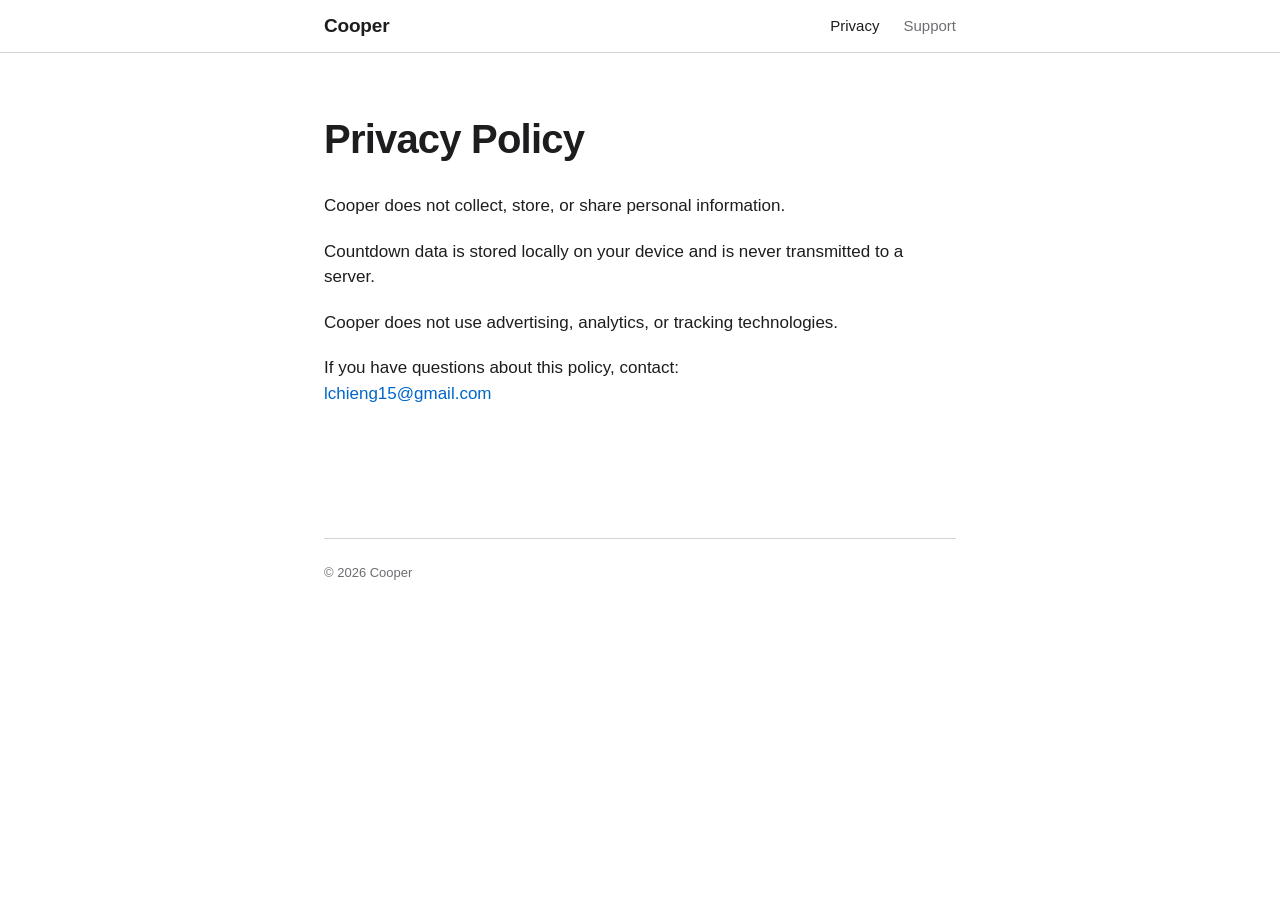
==== privacy.html @ 3b02b405 "Add Cooper website Co-authored-by: Cursor <cursoragent@cursor.com>" ====
<!DOCTYPE html>
<html lang="en">
<head>
  <meta charset="utf-8">
  <meta name="viewport" content="width=device-width, initial-scale=1">
  <title>Privacy Policy – Cooper</title>
  <meta name="description" content="Cooper does not collect, store, or share personal information.">
  <link rel="stylesheet" href="styles.css">
</head>
<body>
  <header class="site-header">
    <div class="container">
      <a class="wordmark" href="index.html">Cooper</a>
      <nav class="site-nav" aria-label="Main">
        <ul>
          <li><a href="privacy.html" aria-current="page">Privacy</a></li>
          <li><a href="support.html">Support</a></li>
        </ul>
      </nav>
    </div>
  </header>

  <main class="container">
    <article class="page">
      <h1>Privacy Policy</h1>
      <p>Cooper does not collect, store, or share personal information.</p>
      <p>Countdown data is stored locally on your device and is never transmitted to a server.</p>
      <p>Cooper does not use advertising, analytics, or tracking technologies.</p>
      <p>If you have questions about this policy, contact:<br>
        <a href="mailto:lchieng15@gmail.com">lchieng15@gmail.com</a></p>
    </article>
  </main>

  <footer class="site-footer">
    <div class="container">
      <p>&copy; 2026 Cooper</p>
    </div>
  </footer>
</body>
</html>
---- styles.css ----
:root {
  color-scheme: light dark;
  --background: #ffffff;
  --text: #1d1d1f;
  --secondary-text: #6e6e73;
  --separator: #d2d2d7;
  --link: #0066cc;
  --hero: #ece8f6;
}

@media (prefers-color-scheme: dark) {
  :root {
    --background: #000000;
    --text: #f5f5f7;
    --secondary-text: #a1a1a6;
    --separator: #424245;
    --link: #2997ff;
    --hero: #2c2640;
  }
}

* {
  box-sizing: border-box;
}

html {
  -webkit-text-size-adjust: 100%;
}

body {
  margin: 0;
  background: var(--background);
  color: var(--text);
  font-family: -apple-system, BlinkMacSystemFont, "SF Pro Text", "Helvetica Neue", Helvetica, Arial, sans-serif;
  font-size: 17px;
  line-height: 1.5;
  -webkit-font-smoothing: antialiased;
}

a {
  color: var(--link);
  text-decoration: none;
}

a:hover {
  text-decoration: underline;
}

a:focus-visible {
  outline: 2px solid var(--link);
  outline-offset: 2px;
  border-radius: 4px;
}

.container {
  max-width: 680px;
  margin: 0 auto;
  padding: 0 24px;
}

/* Header and navigation */

.site-header {
  border-bottom: 1px solid var(--separator);
}

.site-header .container {
  display: flex;
  align-items: center;
  justify-content: space-between;
  height: 52px;
}

.wordmark {
  color: var(--text);
  font-size: 19px;
  font-weight: 600;
  letter-spacing: -0.01em;
}

.wordmark:hover {
  text-decoration: none;
}

.site-nav ul {
  display: flex;
  gap: 24px;
  margin: 0;
  padding: 0;
  list-style: none;
}

.site-nav a {
  color: var(--secondary-text);
  font-size: 15px;
}

.site-nav a:hover,
.site-nav a[aria-current="page"] {
  color: var(--text);
  text-decoration: none;
}

/* Home */

.hero {
  margin: 48px 0 0;
  padding: 72px 32px;
  border-radius: 28px;
  background: var(--hero);
  text-align: center;
}

.hero h1 {
  margin: 0;
  font-family: ui-rounded, -apple-system, BlinkMacSystemFont, "SF Pro Rounded", "Helvetica Neue", Arial, sans-serif;
  font-size: 64px;
  font-weight: 700;
  line-height: 1.05;
  letter-spacing: -0.02em;
}

.tagline {
  margin: 12px 0 0;
  font-size: 24px;
  font-weight: 500;
  line-height: 1.3;
}

.description {
  max-width: 480px;
  margin: 24px auto 0;
  color: var(--secondary-text);
  font-size: 19px;
}

.home-links {
  display: flex;
  justify-content: center;
  gap: 32px;
  margin: 40px 0 0;
  padding: 0;
  list-style: none;
}

/* Document pages */

.page {
  padding: 64px 0 24px;
}

.page h1 {
  margin: 0 0 32px;
  font-size: 40px;
  font-weight: 700;
  line-height: 1.1;
  letter-spacing: -0.02em;
}

.page p {
  margin: 0 0 20px;
}

/* Footer */

.site-footer {
  margin-top: 64px;
  padding: 24px 0 40px;
  color: var(--secondary-text);
  font-size: 13px;
}

.site-footer p {
  margin: 0;
  padding-top: 24px;
  border-top: 1px solid var(--separator);
}

@media (max-width: 600px) {
  body {
    font-size: 16px;
  }

  .container {
    padding: 0 20px;
  }

  .site-nav ul {
    gap: 20px;
  }

  .hero {
    margin-top: 24px;
    padding: 56px 24px;
    border-radius: 22px;
  }

  .hero h1 {
    font-size: 48px;
  }

  .tagline {
    font-size: 21px;
  }

  .description {
    font-size: 17px;
  }

  .page {
    padding-top: 40px;
  }

  .page h1 {
    font-size: 32px;
  }
}
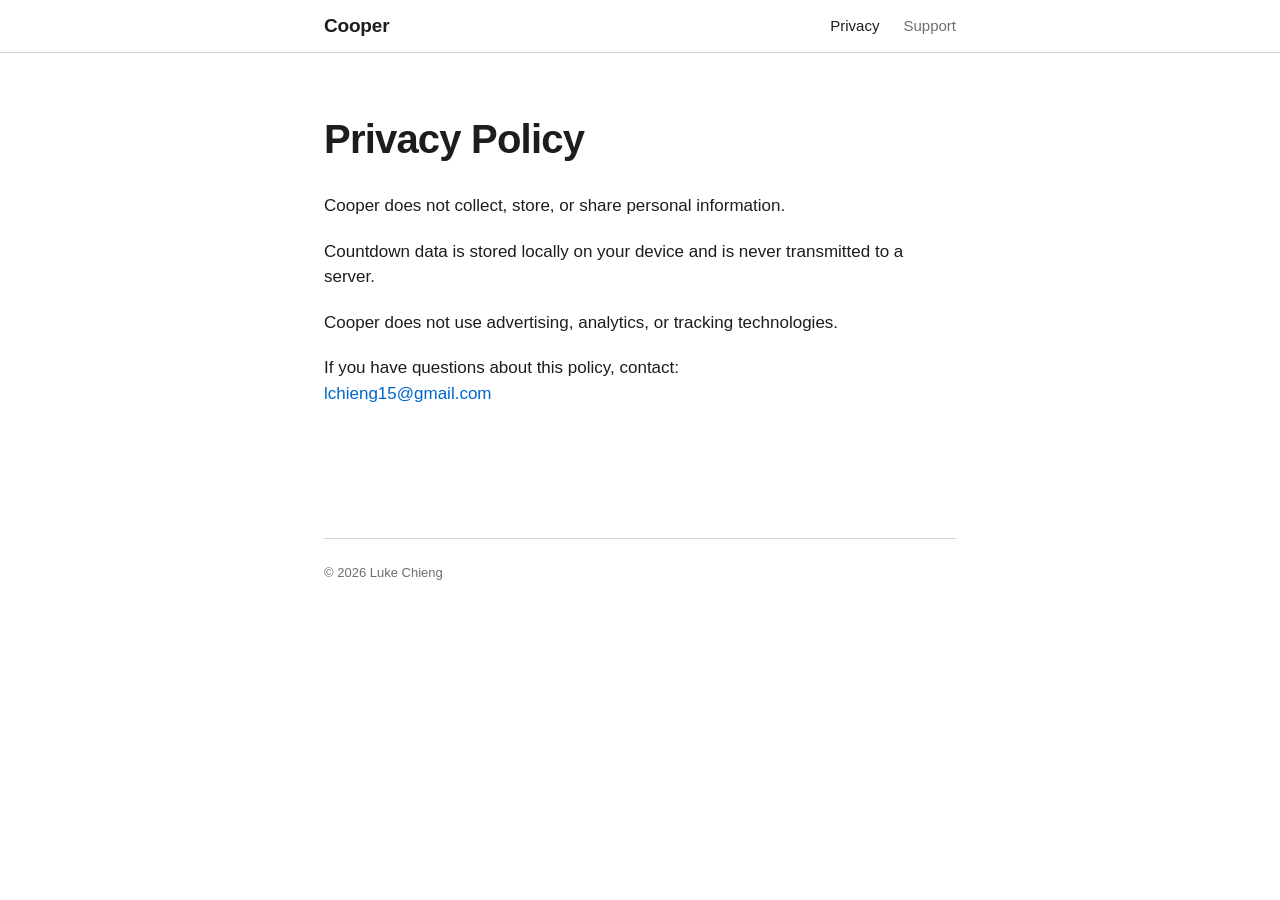
==== commit 9543442f: "Use Luke Chieng as copyright holder Co-authored-by: Cursor <cursoragent@cursor.com>" ====
--- a/privacy.html
+++ b/privacy.html
@@ -33,7 +33,7 @@
 
   <footer class="site-footer">
     <div class="container">
-      <p>&copy; 2026 Cooper</p>
+      <p>&copy; 2026 Luke Chieng</p>
     </div>
   </footer>
 </body>
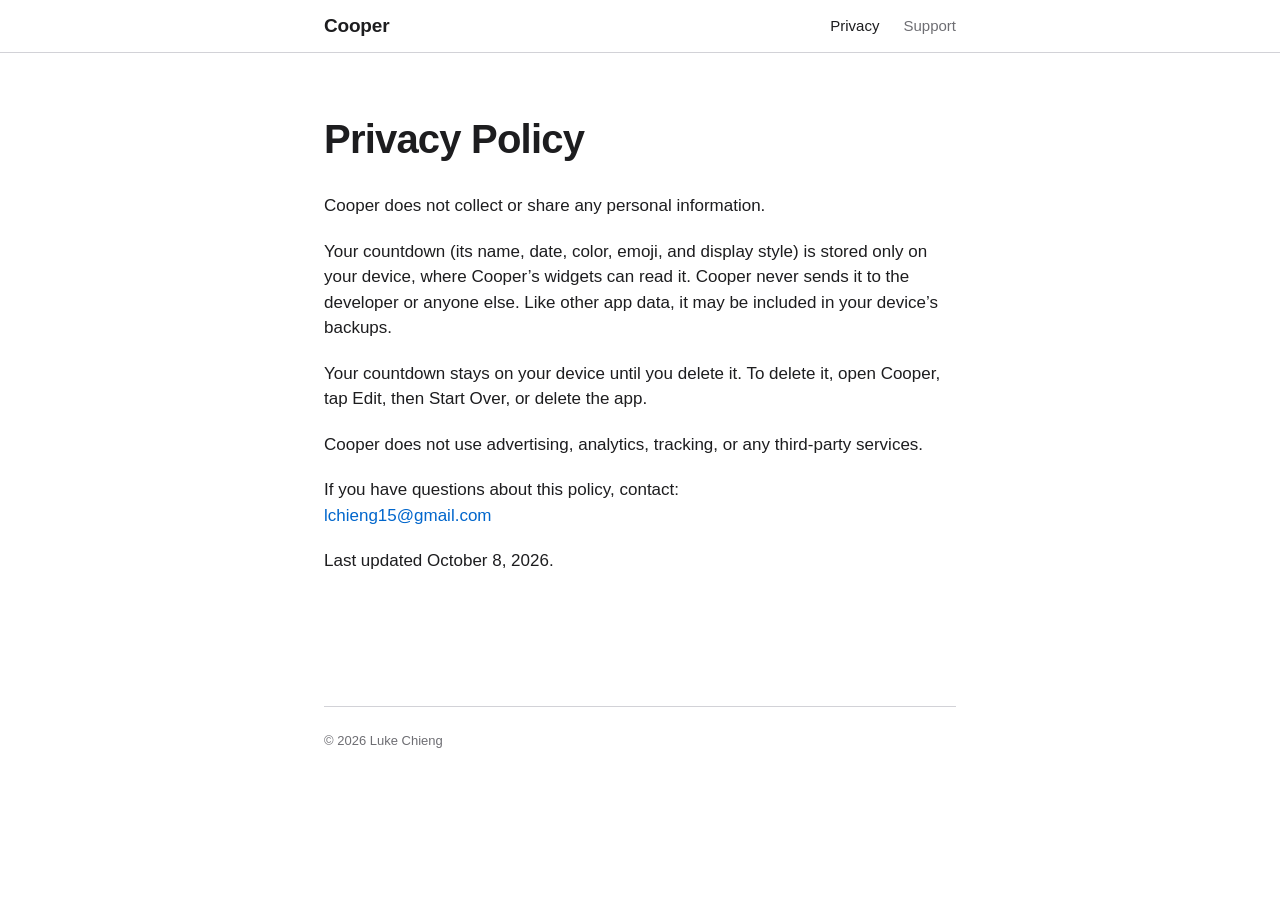
==== commit c9c25ae8: "update wording" ====
--- a/privacy.html
+++ b/privacy.html
@@ -4,7 +4,7 @@
   <meta charset="utf-8">
   <meta name="viewport" content="width=device-width, initial-scale=1">
   <title>Privacy Policy – Cooper</title>
-  <meta name="description" content="Cooper does not collect, store, or share personal information.">
+  <meta name="description" content="Cooper does not collect or share any personal information.">
   <link rel="stylesheet" href="styles.css">
 </head>
 <body>
@@ -23,11 +23,13 @@
   <main class="container">
     <article class="page">
       <h1>Privacy Policy</h1>
-      <p>Cooper does not collect, store, or share personal information.</p>
-      <p>Countdown data is stored locally on your device and is never transmitted to a server.</p>
-      <p>Cooper does not use advertising, analytics, or tracking technologies.</p>
+      <p>Cooper does not collect or share any personal information.</p>
+      <p>Your countdown (its name, date, color, emoji, and display style) is stored only on your device, where Cooper’s widgets can read it. Cooper never sends it to the developer or anyone else. Like other app data, it may be included in your device’s backups.</p>
+      <p>Your countdown stays on your device until you delete it. To delete it, open Cooper, tap Edit, then Start Over, or delete the app.</p>
+      <p>Cooper does not use advertising, analytics, tracking, or any third-party services.</p>
       <p>If you have questions about this policy, contact:<br>
         <a href="mailto:lchieng15@gmail.com">lchieng15@gmail.com</a></p>
+      <p>Last updated October 8, 2026.</p>
     </article>
   </main>
 
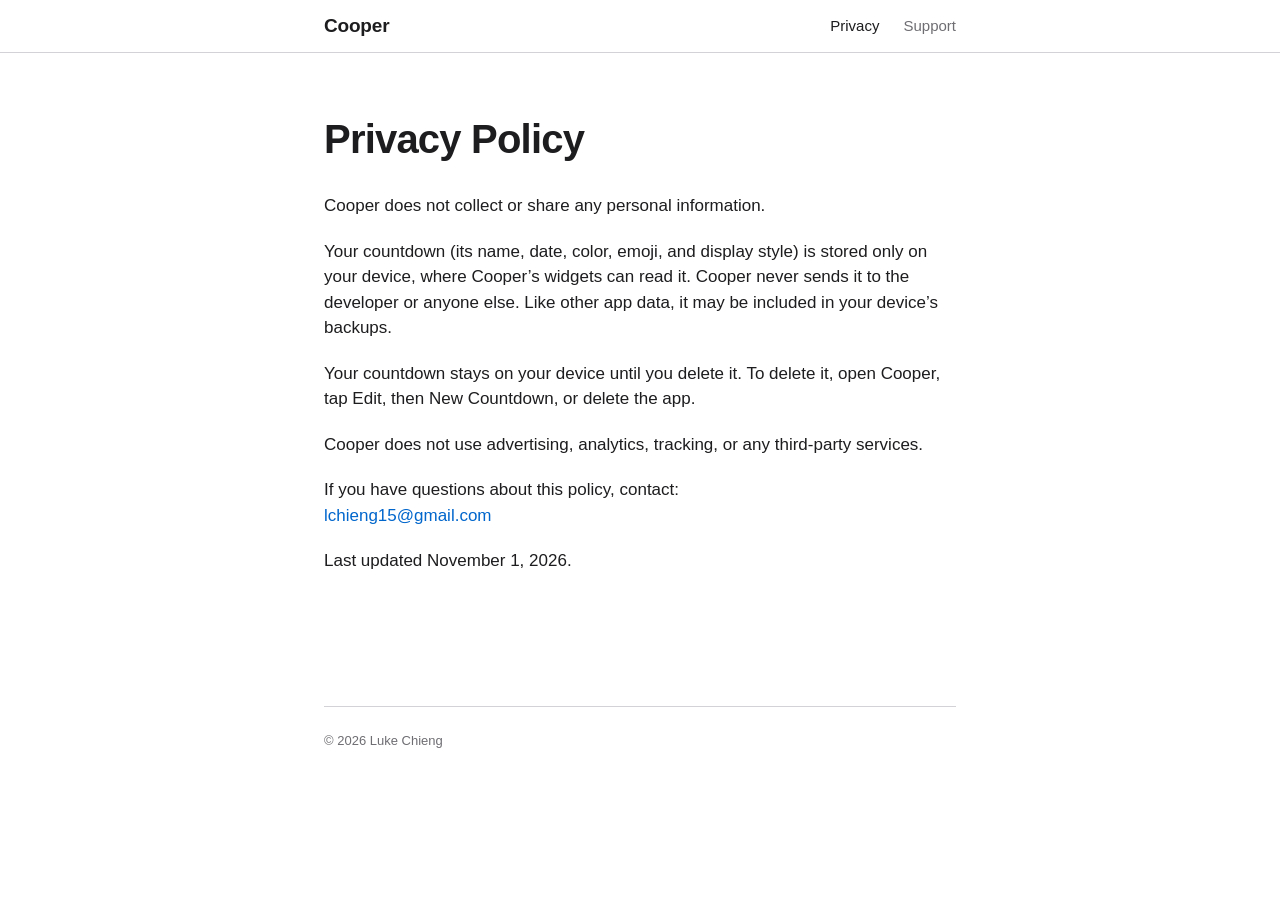
==== commit 699a6cf6: "update start over" ====
--- a/privacy.html
+++ b/privacy.html
@@ -25,11 +25,11 @@
       <h1>Privacy Policy</h1>
       <p>Cooper does not collect or share any personal information.</p>
       <p>Your countdown (its name, date, color, emoji, and display style) is stored only on your device, where Cooper’s widgets can read it. Cooper never sends it to the developer or anyone else. Like other app data, it may be included in your device’s backups.</p>
-      <p>Your countdown stays on your device until you delete it. To delete it, open Cooper, tap Edit, then Start Over, or delete the app.</p>
+      <p>Your countdown stays on your device until you delete it. To delete it, open Cooper, tap Edit, then New Countdown, or delete the app.</p>
       <p>Cooper does not use advertising, analytics, tracking, or any third-party services.</p>
       <p>If you have questions about this policy, contact:<br>
         <a href="mailto:lchieng15@gmail.com">lchieng15@gmail.com</a></p>
-      <p>Last updated October 8, 2026.</p>
+      <p>Last updated November 1, 2026.</p>
     </article>
   </main>
 
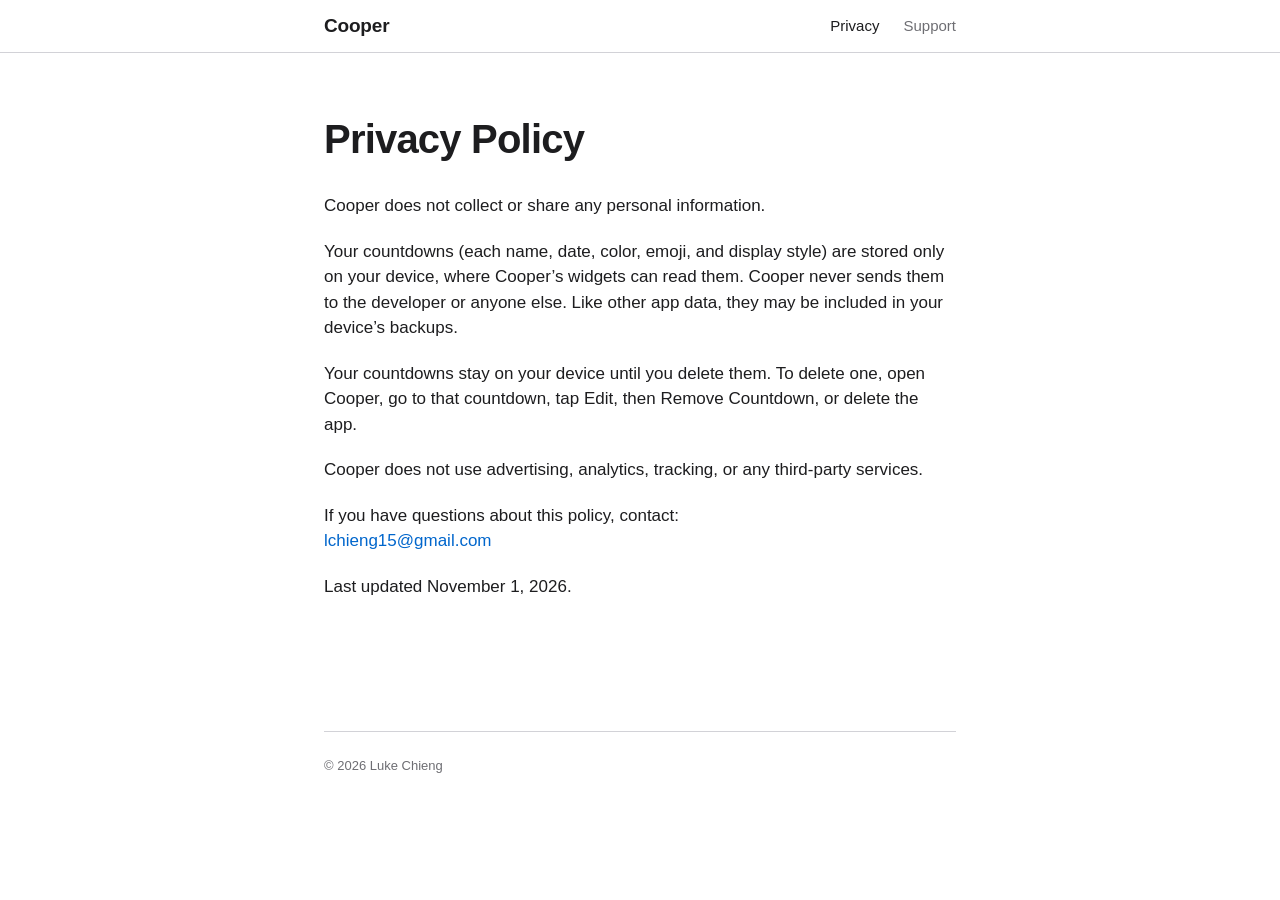
==== commit 39213e97: "Name Remove Countdown as the way to delete one. Co-authored-by: Cursor <cursoragent@cursor.com>" ====
--- a/privacy.html
+++ b/privacy.html
@@ -24,8 +24,8 @@
     <article class="page">
       <h1>Privacy Policy</h1>
       <p>Cooper does not collect or share any personal information.</p>
-      <p>Your countdown (its name, date, color, emoji, and display style) is stored only on your device, where Cooper’s widgets can read it. Cooper never sends it to the developer or anyone else. Like other app data, it may be included in your device’s backups.</p>
-      <p>Your countdown stays on your device until you delete it. To delete it, open Cooper, tap Edit, then New Countdown, or delete the app.</p>
+      <p>Your countdowns (each name, date, color, emoji, and display style) are stored only on your device, where Cooper’s widgets can read them. Cooper never sends them to the developer or anyone else. Like other app data, they may be included in your device’s backups.</p>
+      <p>Your countdowns stay on your device until you delete them. To delete one, open Cooper, go to that countdown, tap Edit, then Remove Countdown, or delete the app.</p>
       <p>Cooper does not use advertising, analytics, tracking, or any third-party services.</p>
       <p>If you have questions about this policy, contact:<br>
         <a href="mailto:lchieng15@gmail.com">lchieng15@gmail.com</a></p>
